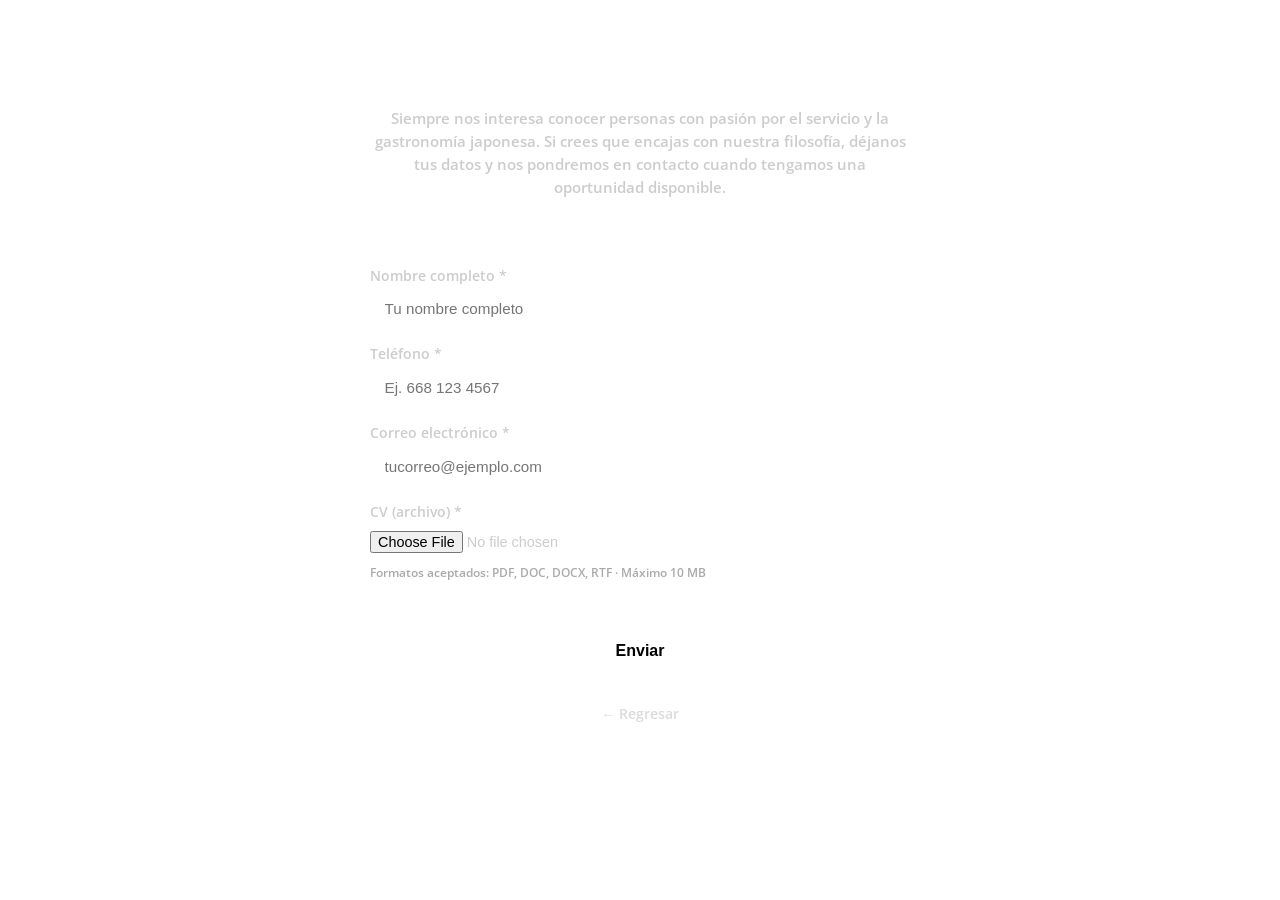
==== careers.html @ ca0a1c1e "Add careers page with application form" ====
<!DOCTYPE html>
<html lang="es">
<head>
  <meta charset="UTF-8" />
  <meta name="viewport" content="width=device-width, initial-scale=1.0" />
  <title>Únete al equipo — Itadakimasu Sushi Fusión</title>
  <link rel="icon" href="assets/media/favicon.png" type="image/png" />
  <link rel="stylesheet" href="assets/css/style.css" />
  <!-- Cloudflare Turnstile -->
  <script src="https://challenges.cloudflare.com/turnstile/v0/api.js" async defer></script>
</head>
<body>

  <div class="careers-page">

    <h1>Sé parte del equipo Itadakimasu</h1>

    <p class="tagline">
      Siempre nos interesa conocer personas con pasión por el servicio y la gastronomía japonesa.
      Si crees que encajas con nuestra filosofía, déjanos tus datos y nos pondremos en contacto
      cuando tengamos una oportunidad disponible.
    </p>

    <p class="roles">Perfiles de interés: Sushero/a &nbsp;·&nbsp; Cajero/a</p>

    <form class="careers-form" id="careersForm" novalidate>

      <div>
        <label for="nombre">Nombre completo *</label>
        <input type="text" id="nombre" name="nombre" required placeholder="Tu nombre completo" />
      </div>

      <div>
        <label for="telefono">Teléfono *</label>
        <input type="tel" id="telefono" name="telefono" required placeholder="Ej. 668 123 4567" />
      </div>

      <div>
        <label for="email">Correo electrónico *</label>
        <input type="email" id="email" name="email" required placeholder="tucorreo@ejemplo.com" />
      </div>

      <div>
        <span class="file-label">CV (archivo) *</span>
        <input
          type="file"
          id="cv"
          name="cv"
          required
          accept=".pdf,.doc,.docx,.rtf"
        />
        <span class="file-hint">Formatos aceptados: PDF, DOC, DOCX, RTF · Máximo 10 MB</span>
      </div>

      <!-- Cloudflare Turnstile widget -->
      <div class="turnstile-wrapper">
        <div class="cf-turnstile" data-sitekey="0x4AAAAAADIa7s30V27Ywbvq"></div>
      </div>

      <button type="submit" class="submit-btn" id="submitBtn">Enviar</button>

    </form>

    <div class="form-message" id="formMessage"></div>

    <a href="index.html" class="back-link">← Regresar</a>

  </div>

  <script>
    const GAS_URL = 'https://script.google.com/macros/s/AKfycbx7yAu3ZD-lj0-mqq5Ylc-DYIX7-4g25TqQ9J4hrnK-diCH4pv58Nl1ZyZGQtTWS7I6UQ/exec';

    const form = document.getElementById('careersForm');
    const submitBtn = document.getElementById('submitBtn');
    const formMessage = document.getElementById('formMessage');

    const ALLOWED_TYPES = [
      'application/pdf',
      'application/msword',
      'application/vnd.openxmlformats-officedocument.wordprocessingml.document',
      'application/rtf',
      'text/rtf'
    ];
    const ALLOWED_EXTENSIONS = ['.pdf', '.doc', '.docx', '.rtf'];

    function showMessage(text, type) {
      formMessage.textContent = text;
      formMessage.className = 'form-message ' + type;
    }

    function validateFileType(file) {
      const name = file.name.toLowerCase();
      const hasValidExtension = ALLOWED_EXTENSIONS.some(ext => name.endsWith(ext));
      const hasValidType = ALLOWED_TYPES.includes(file.type) || file.type === '';
      return hasValidExtension && hasValidType;
    }

    form.addEventListener('submit', async function (e) {
      e.preventDefault();

      const nombre = document.getElementById('nombre').value.trim();
      const telefono = document.getElementById('telefono').value.trim();
      const email = document.getElementById('email').value.trim();
      const cvInput = document.getElementById('cv');
      const cvFile = cvInput.files[0];

      if (!nombre || !telefono || !email || !cvFile) {
        showMessage('Por favor completa todos los campos requeridos.', 'error');
        return;
      }

      if (!validateFileType(cvFile)) {
        showMessage('Tipo de archivo no permitido. Por favor sube un PDF, DOC, DOCX o RTF.', 'error');
        return;
      }

      if (cvFile.size > 10 * 1024 * 1024) {
        showMessage('El archivo es demasiado grande. El tamaño máximo es 10 MB.', 'error');
        return;
      }

      const turnstileToken = document.querySelector('[name="cf-turnstile-response"]')?.value;
      if (!turnstileToken) {
        showMessage('Por favor completa la verificación de seguridad.', 'error');
        return;
      }

      submitBtn.disabled = true;
      submitBtn.textContent = 'Enviando...';

      try {
        const fileBase64 = await new Promise((resolve, reject) => {
          const reader = new FileReader();
          reader.onload = () => resolve(reader.result.split(',')[1]);
          reader.onerror = () => reject(new Error('Error al leer el archivo'));
          reader.readAsDataURL(cvFile);
        });

        const payload = {
          nombre,
          telefono,
          email,
          fileName: cvFile.name,
          fileType: cvFile.type || 'application/octet-stream',
          fileData: fileBase64,
          turnstileToken
        };

        const response = await fetch(GAS_URL, {
          method: 'POST',
          headers: { 'Content-Type': 'application/json' },
          body: JSON.stringify(payload)
        });

        const result = await response.json();

        if (result.status === 'ok') {
          form.style.display = 'none';
          showMessage('¡Gracias! Hemos recibido tu información. Nos pondremos en contacto si surge una oportunidad.', 'success');
        } else {
          throw new Error(result.message || 'Error desconocido');
        }

      } catch (err) {
        showMessage('Ocurrió un error al enviar. Por favor intenta de nuevo.', 'error');
        submitBtn.disabled = false;
        submitBtn.textContent = 'Enviar';
      }
    });
  </script>

</body>
</html>
---- assets/css/style.css ----
/* Style Settings */
@import url("https://fonts.googleapis.com/css2?family=Open+Sans:wght@300;400;600&display=swap");

body {
  background-color: rgba(255, 255, 255, 1);
  font-family: "Open Sans", sans-serif;
  font-weight: 600;
}

/* Locks background scroll when modal is open (cross-browser + iOS Safari fix) */
body.modal-open {
  overflow: hidden;
  position: fixed;
  width: 100%;
}

#userPhoto {
  width: 200px;
  height: 200px;
  display: block;
  margin: 10px auto;
  border-radius: 20%;
}

#userName {
  color: rgba(28, 87, 252, 1);
  display: block;
  width: 100%;
  text-align: center;
  text-decoration: none;
  font-weight: bolder;
}

#userName h1 {
  font-size: 2rem;
  letter-spacing: 0.2rem;
  margin: 0 auto;
}

#userName h2 {
  margin-top: 5px;
  text-transform: none;
  color: rgba(252, 41, 133, 0.4);
}

i.fa {
  margin-right: 0.3rem;
}

#links {
  max-width: 500px;
  width: auto;
  display: block;
  margin: 20px auto;
}

.link {
  display: block;
  background-color: rgba(28, 87, 252, 1);
  color: #fff;
  text-align: center;
  margin-bottom: 20px;
  padding: 17px;
  text-decoration: none;
  font-size: 1.2rem;
  font-weight: 300;
  transition: all 0.25s cubic-bezier(0.08, 0.59, 0.29, 0.99);
  border-radius: 10px;
}

.link:hover {
  background-color: rgba(252, 41, 133, 0.3);
  color: #000000;
  border: none;
}

/* Keyframes for slight rotation shaking */
@keyframes slightRotate {
  0%   { transform: rotate(0deg); }
  25%  { transform: rotate(2.5deg); }
  50%  { transform: rotate(-2.5deg); }
  75%  { transform: rotate(2.5deg); }
  100% { transform: rotate(0deg); }
}

@keyframes Buzz_animation {
  0%    { transform: translateX(3px) rotate(1deg); }
  2.5%  { transform: translateX(-3px) rotate(-1deg); }
  5%    { transform: translateX(3px) rotate(1deg); }
  7.5%  { transform: translateX(-3px) rotate(-1deg); }
  10%   { transform: translateX(2px) rotate(1deg); }
  12.5% { transform: translateX(-2px) rotate(-1deg); }
  15%   { transform: translateX(2px) rotate(1deg); }
  17.5% { transform: translateX(-2px) rotate(-1deg); }
  20%   { transform: translateX(1px) rotate(1deg); }
  22.5% { transform: translateX(-1px) rotate(-1deg); }
  25%   { transform: translateX(0) rotate(0); }
}

.rotate {
  animation: slightRotate 0.5s ease-in-out 0s 2 forwards,
    slightRotate 0.5s ease-in-out 3s 2 forwards;
}

.Buzz_animation {
  animation: Buzz_animation 3s linear infinite;
}

.Buzz_animation:active {
  animation: unset;
}

/* --- Desktop & General Styles --- */
[data-weavely-form="6daea6a7-9fe9-4328-8b2b-5ed9e3197012"] {
  position: fixed !important;
  top: 50% !important;
  left: 50% !important;
  transform: translate(-50%, -50%) !important;
  z-index: 9999 !important;
  width: 500px !important;
  height: auto !important;
  max-height: 80vh !important;
  background: white;
  box-shadow: 0 10px 40px rgba(0, 0, 0, 0.4);
  border-radius: 12px;
  overflow: hidden;
  pointer-events: auto !important;
}

/* --- Mobile Portrait Optimization --- */
@media screen and (max-width: 600px) and (orientation: portrait) {
  [data-weavely-form="6daea6a7-9fe9-4328-8b2b-5ed9e3197012"] {
    width: 90% !important;
    height: auto !important;
    max-height: 85vh !important;
    border-radius: 16px;
    overflow-y: auto !important;
    -webkit-overflow-scrolling: touch;
  }
}

/* Modal overlay */
#modalOverlay {
  display: none;
  position: fixed;
  top: 0;
  left: 0;
  width: 100%;
  height: 100%;
  background: rgba(0, 0, 0, 0.7);
  z-index: 999;
}

/* Popup wrapper — stripped down, weavely handles its own styling */
#popupForm {
  display: none;
}

/* ============================================================
   CAREERS PAGE
   Append this block to the end of assets/css/style.css
   ============================================================ */

.careers-page {
  padding: 2rem 1rem 4rem;
  max-width: 540px;
  margin: 0 auto;
  text-align: center;
}

.careers-page h1 {
  font-size: 1.6rem;
  font-weight: 700;
  margin-bottom: 0.5rem;
  color: #fff;
}

.careers-page .tagline {
  font-size: 0.95rem;
  color: #ccc;
  margin-bottom: 0.5rem;
  line-height: 1.5;
}

.careers-page .roles {
  font-size: 0.95rem;
  font-weight: 600;
  color: #fff;
  margin-bottom: 2rem;
}

.careers-form {
  display: flex;
  flex-direction: column;
  gap: 1rem;
  text-align: left;
}

.careers-form label {
  font-size: 0.85rem;
  color: #ccc;
  margin-bottom: 0.25rem;
  display: block;
}

.careers-form input[type="text"],
.careers-form input[type="email"],
.careers-form input[type="tel"] {
  width: 100%;
  padding: 0.65rem 0.85rem;
  border-radius: 8px;
  border: 1px solid rgba(255,255,255,0.15);
  background: rgba(255,255,255,0.07);
  color: #fff;
  font-size: 0.95rem;
  box-sizing: border-box;
  transition: border-color 0.2s;
}

.careers-form input[type="text"]:focus,
.careers-form input[type="email"]:focus,
.careers-form input[type="tel"]:focus {
  outline: none;
  border-color: rgba(255,255,255,0.4);
}

.careers-form .file-label {
  font-size: 0.85rem;
  color: #ccc;
  margin-bottom: 0.25rem;
  display: block;
}

.careers-form .file-hint {
  font-size: 0.75rem;
  color: #aaa;
  margin-top: 0.25rem;
}

.careers-form input[type="file"] {
  width: 100%;
  font-size: 0.9rem;
  color: #ccc;
  padding: 0.4rem 0;
  box-sizing: border-box;
}

.careers-form .turnstile-wrapper {
  display: flex;
  justify-content: center;
  margin-top: 0.5rem;
}

.careers-form .submit-btn {
  width: 100%;
  padding: 0.75rem;
  border-radius: 8px;
  border: none;
  background: #fff;
  color: #000;
  font-size: 1rem;
  font-weight: 600;
  cursor: pointer;
  transition: opacity 0.2s;
  margin-top: 0.5rem;
}

.careers-form .submit-btn:hover {
  opacity: 0.85;
}

.careers-form .submit-btn:disabled {
  opacity: 0.5;
  cursor: not-allowed;
}

.form-message {
  margin-top: 1.25rem;
  font-size: 0.9rem;
  padding: 0.75rem 1rem;
  border-radius: 8px;
  display: none;
}

.form-message.success {
  background: rgba(100, 200, 120, 0.15);
  border: 1px solid rgba(100, 200, 120, 0.4);
  color: #90e8a0;
  display: block;
}

.form-message.error {
  background: rgba(220, 80, 80, 0.15);
  border: 1px solid rgba(220, 80, 80, 0.4);
  color: #f08080;
  display: block;
}

.back-link {
  display: inline-block;
  margin-top: 2rem;
  font-size: 0.85rem;
  color: #ccc;
  text-decoration: none;
  opacity: 0.7;
}

.back-link:hover {
  opacity: 1;
}
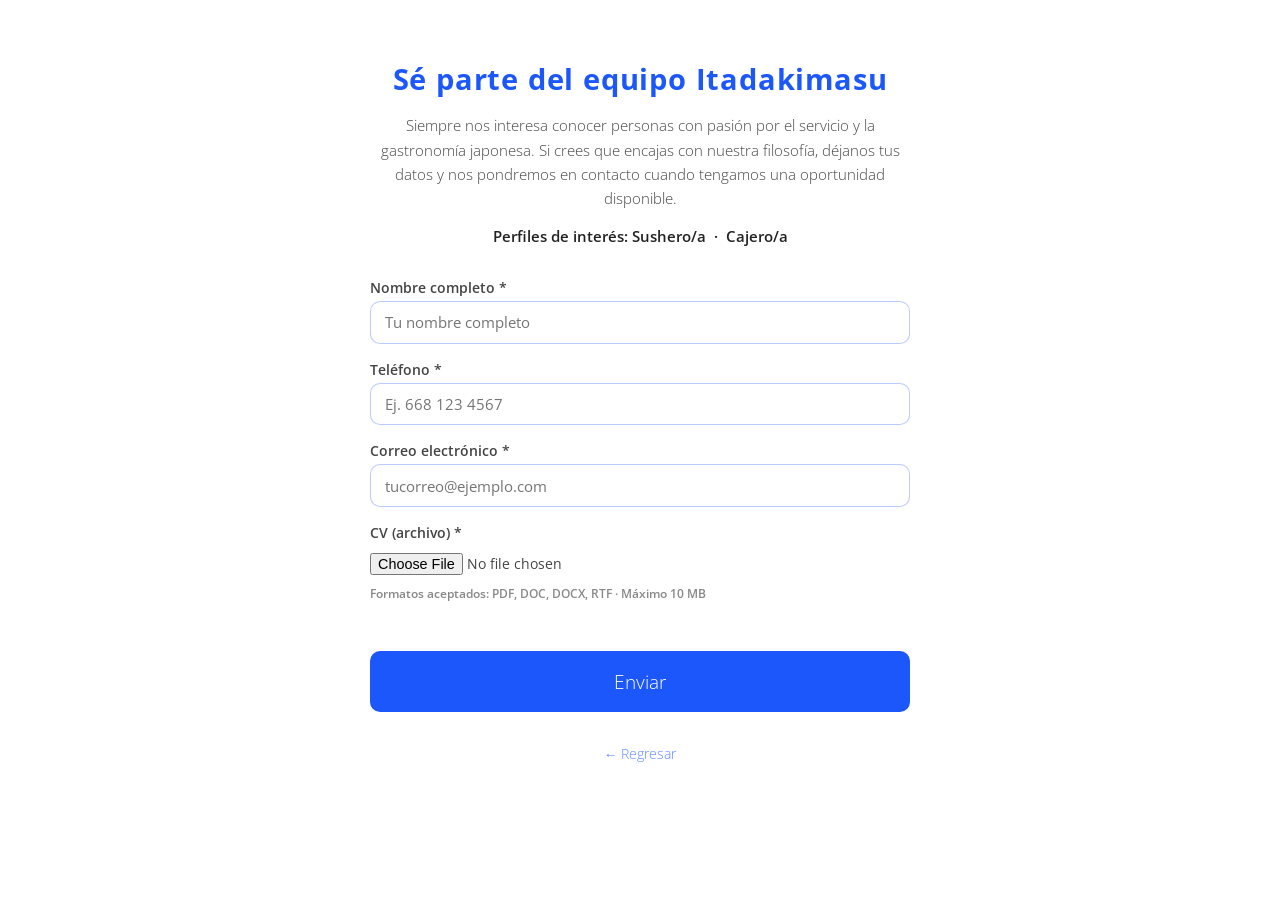
==== commit 7df1a073: "Change GAS_URL and update fetch request handling Updated the GAS_URL to a new endpoint and modified " ====
--- a/careers.html
+++ b/careers.html
@@ -68,7 +68,7 @@
   </div>
 
   <script>
-    const GAS_URL = 'https://script.google.com/macros/s/AKfycbx7yAu3ZD-lj0-mqq5Ylc-DYIX7-4g25TqQ9J4hrnK-diCH4pv58Nl1ZyZGQtTWS7I6UQ/exec';
+    const GAS_URL = 'https://script.google.com/macros/s/AKfycbwuVq9wLPrGa2KXZ2tap2gfglf9aSKaQup35p02bUc9qzSHLGVw0w9KlJrHeqOTlz2bRQ/exec';
 
     const form = document.getElementById('careersForm');
     const submitBtn = document.getElementById('submitBtn');
@@ -146,20 +146,20 @@
           turnstileToken
         };
 
-        const response = await fetch(GAS_URL, {
+        // Use no-cors mode to avoid CORS preflight issues with GAS
+        // We can't read the response in no-cors mode, so we assume success
+        // if no network error is thrown
+        await fetch(GAS_URL, {
           method: 'POST',
-          headers: { 'Content-Type': 'application/json' },
+          mode: 'no-cors',
+          headers: { 'Content-Type': 'text/plain' },
           body: JSON.stringify(payload)
         });
 
-        const result = await response.json();
-
-        if (result.status === 'ok') {
-          form.style.display = 'none';
-          showMessage('¡Gracias! Hemos recibido tu información. Nos pondremos en contacto si surge una oportunidad.', 'success');
-        } else {
-          throw new Error(result.message || 'Error desconocido');
-        }
+        // Since no-cors gives an opaque response we can't check status,
+        // so we show success if the request didn't throw
+        form.style.display = 'none';
+        showMessage('¡Gracias! Hemos recibido tu información. Nos pondremos en contacto si surge una oportunidad.', 'success');
 
       } catch (err) {
         showMessage('Ocurrió un error al enviar. Por favor intenta de nuevo.', 'error');
--- a/assets/css/style.css
+++ b/assets/css/style.css
@@ -158,7 +158,8 @@
 
 /* ============================================================
    CAREERS PAGE
-   Append this block to the end of assets/css/style.css
+   Replace the existing CAREERS PAGE block at the bottom of
+   assets/css/style.css with this one
    ============================================================ */
 
 .careers-page {
@@ -169,23 +170,25 @@
 }
 
 .careers-page h1 {
-  font-size: 1.6rem;
+  font-size: 1.8rem;
   font-weight: 700;
-  margin-bottom: 0.5rem;
-  color: #fff;
+  margin-bottom: 0.75rem;
+  color: rgba(28, 87, 252, 1);
+  letter-spacing: 0.05rem;
 }
 
 .careers-page .tagline {
   font-size: 0.95rem;
-  color: #ccc;
-  margin-bottom: 0.5rem;
-  line-height: 1.5;
+  color: #444;
+  margin-bottom: 0.75rem;
+  line-height: 1.6;
+  font-weight: 300;
 }
 
 .careers-page .roles {
   font-size: 0.95rem;
   font-weight: 600;
-  color: #fff;
+  color: #222;
   margin-bottom: 2rem;
 }
 
@@ -198,9 +201,10 @@
 
 .careers-form label {
   font-size: 0.85rem;
-  color: #ccc;
+  color: #444;
   margin-bottom: 0.25rem;
   display: block;
+  font-weight: 600;
 }
 
 .careers-form input[type="text"],
@@ -208,11 +212,12 @@
 .careers-form input[type="tel"] {
   width: 100%;
   padding: 0.65rem 0.85rem;
-  border-radius: 8px;
-  border: 1px solid rgba(255,255,255,0.15);
-  background: rgba(255,255,255,0.07);
-  color: #fff;
+  border-radius: 10px;
+  border: 1px solid rgba(28, 87, 252, 0.3);
+  background: #fff;
+  color: #222;
   font-size: 0.95rem;
+  font-family: "Open Sans", sans-serif;
   box-sizing: border-box;
   transition: border-color 0.2s;
 }
@@ -221,28 +226,30 @@
 .careers-form input[type="email"]:focus,
 .careers-form input[type="tel"]:focus {
   outline: none;
-  border-color: rgba(255,255,255,0.4);
+  border-color: rgba(28, 87, 252, 1);
 }
 
 .careers-form .file-label {
   font-size: 0.85rem;
-  color: #ccc;
+  color: #444;
   margin-bottom: 0.25rem;
   display: block;
+  font-weight: 600;
 }
 
 .careers-form .file-hint {
   font-size: 0.75rem;
-  color: #aaa;
+  color: #888;
   margin-top: 0.25rem;
 }
 
 .careers-form input[type="file"] {
   width: 100%;
   font-size: 0.9rem;
-  color: #ccc;
+  color: #444;
   padding: 0.4rem 0;
   box-sizing: border-box;
+  font-family: "Open Sans", sans-serif;
 }
 
 .careers-form .turnstile-wrapper {
@@ -253,20 +260,22 @@
 
 .careers-form .submit-btn {
   width: 100%;
-  padding: 0.75rem;
-  border-radius: 8px;
+  padding: 17px;
+  border-radius: 10px;
   border: none;
-  background: #fff;
+  background-color: rgba(28, 87, 252, 1);
+  color: #fff;
+  font-size: 1.2rem;
+  font-weight: 300;
+  font-family: "Open Sans", sans-serif;
+  cursor: pointer;
+  transition: all 0.25s cubic-bezier(0.08, 0.59, 0.29, 0.99);
+  margin-top: 0.5rem;
+}
+
+.careers-form .submit-btn:hover {
+  background-color: rgba(252, 41, 133, 0.3);
   color: #000;
-  font-size: 1rem;
-  font-weight: 600;
-  cursor: pointer;
-  transition: opacity 0.2s;
-  margin-top: 0.5rem;
-}
-
-.careers-form .submit-btn:hover {
-  opacity: 0.85;
 }
 
 .careers-form .submit-btn:disabled {
@@ -278,21 +287,21 @@
   margin-top: 1.25rem;
   font-size: 0.9rem;
   padding: 0.75rem 1rem;
-  border-radius: 8px;
+  border-radius: 10px;
   display: none;
 }
 
 .form-message.success {
   background: rgba(100, 200, 120, 0.15);
-  border: 1px solid rgba(100, 200, 120, 0.4);
-  color: #90e8a0;
+  border: 1px solid rgba(100, 200, 120, 0.5);
+  color: #2a7a3b;
   display: block;
 }
 
 .form-message.error {
-  background: rgba(220, 80, 80, 0.15);
+  background: rgba(220, 80, 80, 0.1);
   border: 1px solid rgba(220, 80, 80, 0.4);
-  color: #f08080;
+  color: #c0392b;
   display: block;
 }
 
@@ -300,9 +309,10 @@
   display: inline-block;
   margin-top: 2rem;
   font-size: 0.85rem;
-  color: #ccc;
+  color: rgba(28, 87, 252, 1);
   text-decoration: none;
   opacity: 0.7;
+  font-weight: 300;
 }
 
 .back-link:hover {
